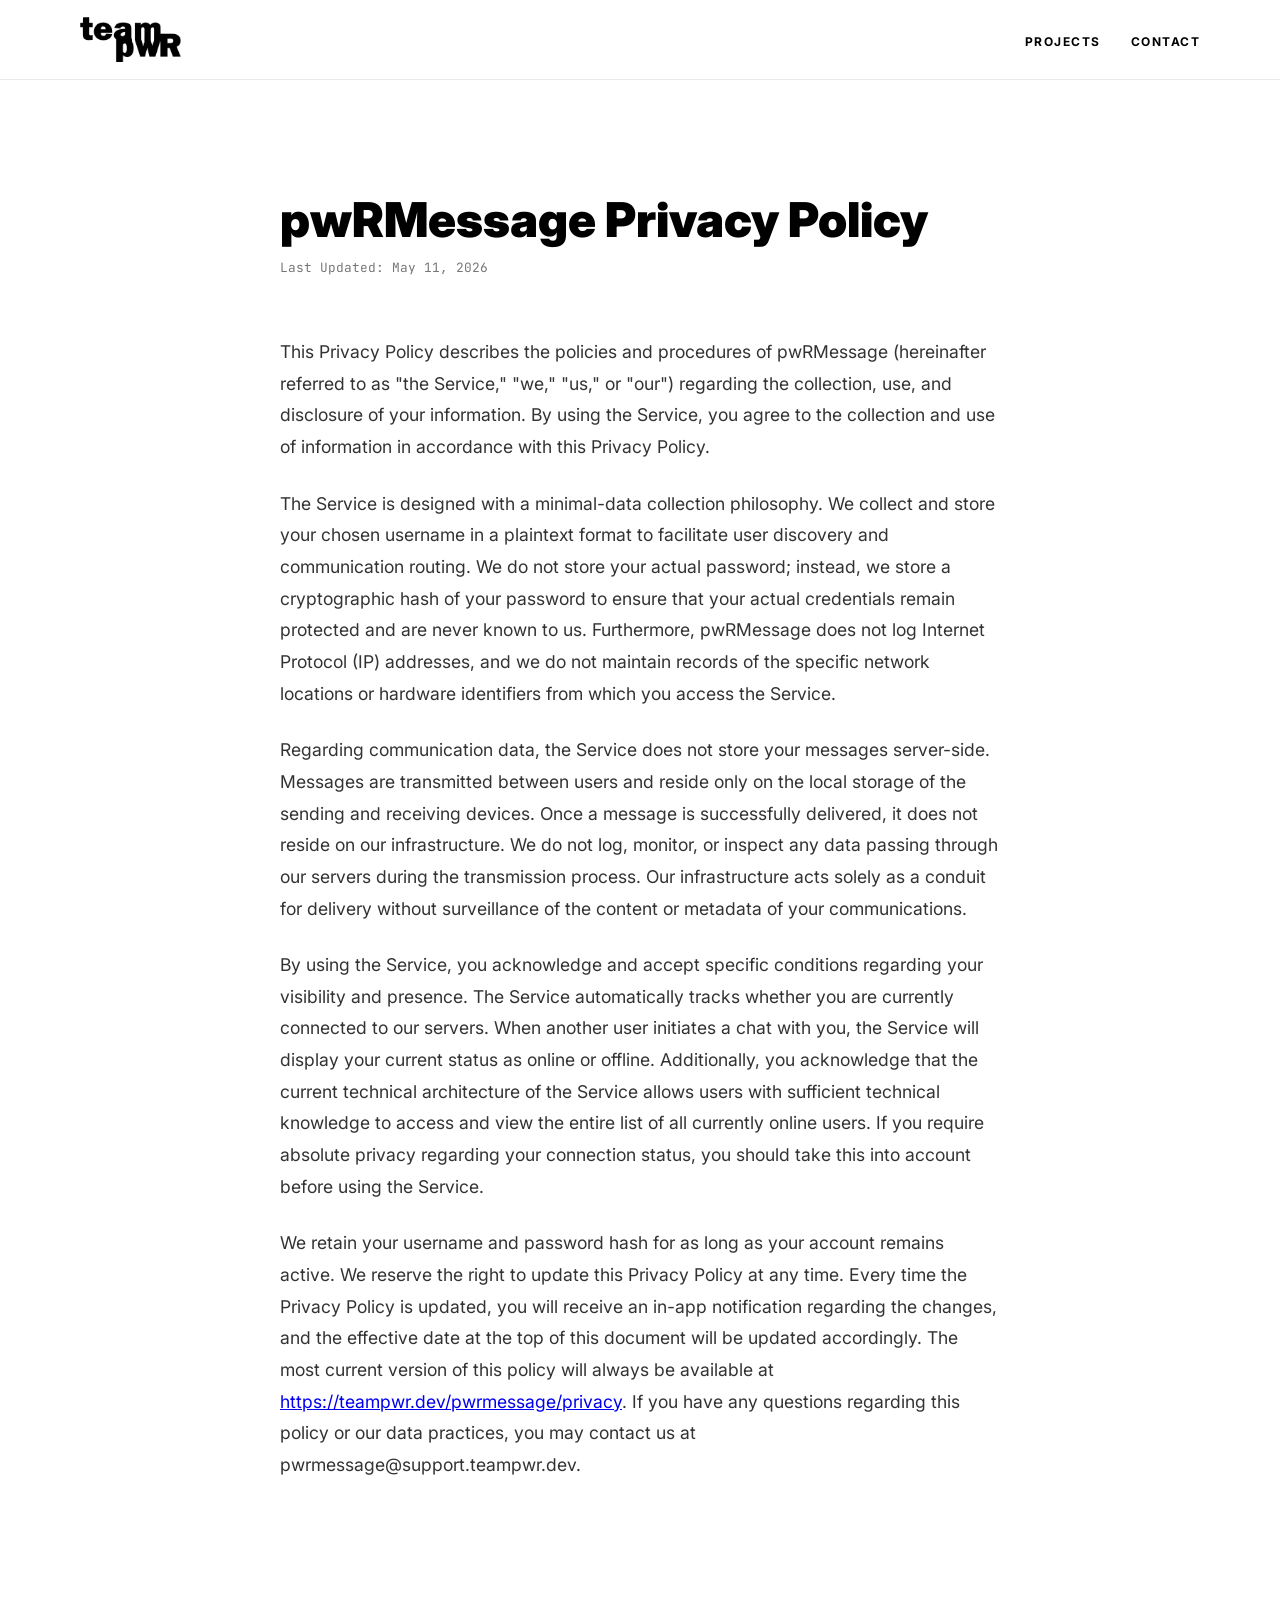
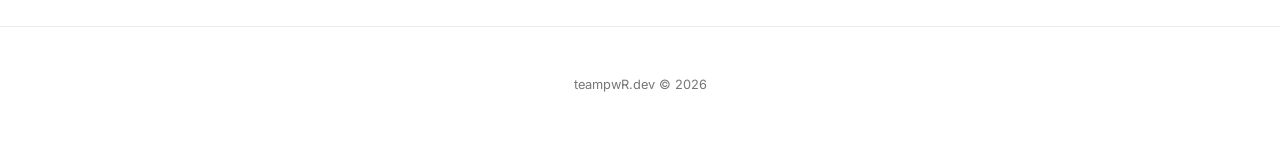
==== pwrmessage/privacy/index.html @ a7187b80 "create website" ====
<!DOCTYPE html>
<html lang="en">

<head>
    <meta charset="UTF-8">
    <meta name="viewport" content="width=device-width, initial-scale=1.0">
    <title>pwRMessage Privacy Policy | teampwR.dev</title>
    <link rel="stylesheet" href="/style.css">
    <link rel="preconnect" href="https://fonts.googleapis.com">
    <link rel="icon" href="//cdn.teampwr.dev/favicon.ico">
    <link href="https://fonts.googleapis.com/css2?family=Inter:wght@400;700;900&family=JetBrains+Mono&display=swap"
        rel="stylesheet">
</head>

<body class="subpage">

    <nav id="navbar" class="navbar visible always-on">
        <div class="nav-container">
            <div class="nav-logo">
                <a href="/"><img src="/logo_dark.png" alt="Logo"></a>
            </div>
            <ul class="nav-links">
                <li><a href="/#projects">Projects</a></li>
                <li><a href="/#contact">Contact</a></li>
            </ul>
        </div>
    </nav>

    <main class="legal-container">
        <section class="content-body">
            <header class="content-header">
                <h1>pwRMessage Privacy Policy</h1>
                <p class="last-updated">Last Updated: May 11, 2026</p>
            </header>

            <article class="prose">
                <p>
                    This Privacy Policy describes the policies and procedures of pwRMessage (hereinafter referred to as
                    "the Service," "we," "us," or "our") regarding the collection, use, and disclosure of your
                    information. By using the Service, you agree to the collection and use of information in accordance
                    with this Privacy Policy.
                </p>
                <p>
                    The Service is designed with a minimal-data collection philosophy. We collect and store your chosen
                    username in a plaintext format to facilitate user discovery and communication routing. We do not
                    store your actual password; instead, we store a cryptographic hash of your password to ensure that
                    your actual credentials remain protected and are never known to us. Furthermore, pwRMessage does not
                    log Internet Protocol (IP) addresses, and we do not maintain records of the specific network
                    locations or hardware identifiers from which you access the Service.
                </p>
                <p>
                    Regarding communication data, the Service does not store your messages server-side. Messages are
                    transmitted between users and reside only on the local storage of the sending and receiving devices.
                    Once a message is successfully delivered, it does not reside on our infrastructure. We do not log,
                    monitor, or inspect any data passing through our servers during the transmission process. Our
                    infrastructure acts solely as a conduit for delivery without surveillance of the content or metadata
                    of your communications.
                </p>
                <p>
                    By using the Service, you acknowledge and accept specific conditions regarding your visibility and
                    presence. The Service automatically tracks whether you are currently connected to our servers. When
                    another user initiates a chat with you, the Service will display your current status as online or
                    offline. Additionally, you acknowledge that the current technical architecture of the Service allows
                    users with sufficient technical knowledge to access and view the entire list of all currently online
                    users. If you require absolute privacy regarding your connection status, you should take this into
                    account before using the Service.
                </p>
                <p>
                    We retain your username and password hash for as long as your account remains active. We reserve the
                    right to update this Privacy Policy at any time. Every time the Privacy Policy is updated, you will
                    receive an in-app notification regarding the changes, and the effective date at the top of this
                    document will be updated accordingly. The most current version of this policy will always be
                    available at <a href="//teampwr.dev/pwrmessage/privacy">https://teampwr.dev/pwrmessage/privacy</a>. If you have any questions regarding this policy
                    or our data practices, you may contact us at pwrmessage@support.teampwr.dev.
                </p>
            </article>
        </section>
    </main>

    <footer>
        <div class="footer-content">
            <span>teampwR.dev &copy; 2026</span>
        </div>
    </footer>

</body>

</html>
---- style.css ----
:root {
    --bg: #ffffff;
    --hero-bg: #fcfcfc;
    --text: #000000;
    --muted: #777777;
    --border: #ebebeb;
}

* {
    margin: 0;
    padding: 0;
    box-sizing: border-box;
}

body {
    background-color: var(--bg);
    color: var(--text);
    font-family: 'Inter', sans-serif;
    -webkit-font-smoothing: antialiased;
}

.hero {
    height: 75vh; 
    display: flex;
    justify-content: center;
    align-items: center;
    background-color: var(--hero-bg);
    border-bottom: 1px solid var(--border);
}

.main-logo {
    width: 420px;
    max-width: 85%;
    height: auto;
}

.navbar {
    position: fixed;
    top: -100px;
    left: 0;
    width: 100%;
    height: 80px;
    background: rgba(255, 255, 255, 0.95);
    backdrop-filter: blur(10px);
    z-index: 1000;
    border-bottom: 1px solid var(--border);
    transition: top 0.3s ease;
}

.navbar.visible { top: 0; }

.nav-container {
    max-width: 1200px;
    margin: 0 auto;
    height: 100%;
    display: flex;
    justify-content: space-between;
    align-items: center;
    padding: 0 40px;
}

.nav-logo img { 
    height: 45px;
    width: auto;
}

.nav-links {
    display: flex;
    gap: 30px;
    list-style: none;
}

.nav-links a {
    text-decoration: none;
    color: var(--text);
    font-weight: 700;
    font-size: 0.75rem;
    text-transform: uppercase;
    letter-spacing: 1.5px;
}

/* Sections */
.section {
    padding: 100px 40px;
    max-width: 1200px;
    margin: 0 auto;
}

.label {
    font-family: 'JetBrains Mono', monospace;
    font-size: 0.75rem;
    text-transform: uppercase;
    color: var(--muted);
    display: block;
    margin-bottom: 40px;
}

.section-header { 
    border-bottom: 1px solid var(--border); 
    margin-bottom: 50px; 
}

.project-grid {
    display: grid;
    grid-template-columns: repeat(auto-fit, minmax(350px, 1fr));
    gap: 25px;
}

.project-card {
    text-decoration: none;
    color: inherit;
    padding: 45px;
    border: 1px solid var(--border);
    transition: transform 0.2s ease, border-color 0.2s ease;
}

.project-card:hover {
    border-color: var(--text);
    transform: translateY(-4px);
    background: #fafafa;
}

.card-top {
    display: flex;
    justify-content: space-between;
    align-items: center;
    margin-bottom: 20px;
}

.project-card h3 { font-size: 1.6rem; font-weight: 900; }

.tag {
    font-family: 'JetBrains Mono', monospace;
    font-size: 0.65rem;
    background: #f0f0f0;
    padding: 5px 10px;
    border-radius: 4px;
    font-weight: 700;
}

.project-card p { color: var(--muted); line-height: 1.6; }

.contact-section {
    text-align: center;
    padding: 150px 40px;
}

.contact-box h2 {
    font-size: 2.2rem;
    font-weight: 900;
    margin-bottom: 30px;
}

.email-link {
    font-size: 1.8rem;
    color: var(--text);
    text-decoration: none;
    font-weight: 400;
    border-bottom: 2px solid var(--text);
    padding-bottom: 5px;
}

.email-link:hover { opacity: 0.5; }

footer {
    padding: 50px;
    text-align: center;
    border-top: 1px solid var(--border);
    color: var(--muted);
    font-size: 0.8rem;
}

@media (max-width: 768px) {
    .main-logo { width: 300px; }
    .email-link { font-size: 1.1rem; }
}

.navbar.always-on {
    top: 0 !important;
    position: sticky;
    background: rgba(255, 255, 255, 1);
}

.subpage {
    background-color: #ffffff;
}

.legal-container {
    max-width: 800px;
    margin: 0 auto;
    padding: 60px 40px 120px 40px;
    min-height: 80vh;
}

.content-header {
    margin-bottom: 60px;
    padding-top: 40px;
}

.content-header h1 {
    font-size: 3rem;
    font-weight: 900;
    margin: 10px 0;
}

.last-updated {
    font-family: 'JetBrains Mono', monospace;
    font-size: 0.8rem;
    color: var(--muted);
}

.prose p {
    font-size: 1.1rem;
    line-height: 1.8;
    color: #333;
    margin-bottom: 25px;
}

.prose h3 {
    font-size: 1.4rem;
    font-weight: 700;
    margin: 40px 0 15px 0;
}

.nav-logo a {
    display: flex;
    align-items: center;
}

@media (max-width: 768px) {
    .content-header h1 {
        font-size: 2.2rem;
    }
    .legal-container {
        padding: 40px 25px;
    }
}

.error-page {
    background-color: #ffffff;
    height: 100vh;
    display: flex;
    flex-direction: column;
}

.error-container {
    flex: 1;
    display: flex;
    justify-content: center;
    align-items: center;
    text-align: center;
    padding: 20px;
}

.big-404 {
    font-size: clamp(8rem, 20vw, 15rem);
    font-weight: 900;
    line-height: 1;
    letter-spacing: -5px;
    margin-bottom: 20px;
    background: linear-gradient(180deg, #000 0%, #444 100%);
    -webkit-background-clip: text;
    -webkit-text-fill-color: transparent;
}

.error-content p {
    font-size: 1.2rem;
    color: var(--muted);
    margin-bottom: 40px;
}

.back-home {
    display: inline-block;
    padding: 15px 35px;
    background-color: var(--text);
    color: #fff;
    text-decoration: none;
    font-weight: 700;
    font-size: 0.9rem;
    text-transform: uppercase;
    letter-spacing: 1px;
    border-radius: 4px;
    transition: opacity 0.2s;
}

.back-home:hover {
    opacity: 0.8;
}

@media (max-width: 768px) {
    .big-404 {
        letter-spacing: -2px;
    }
}
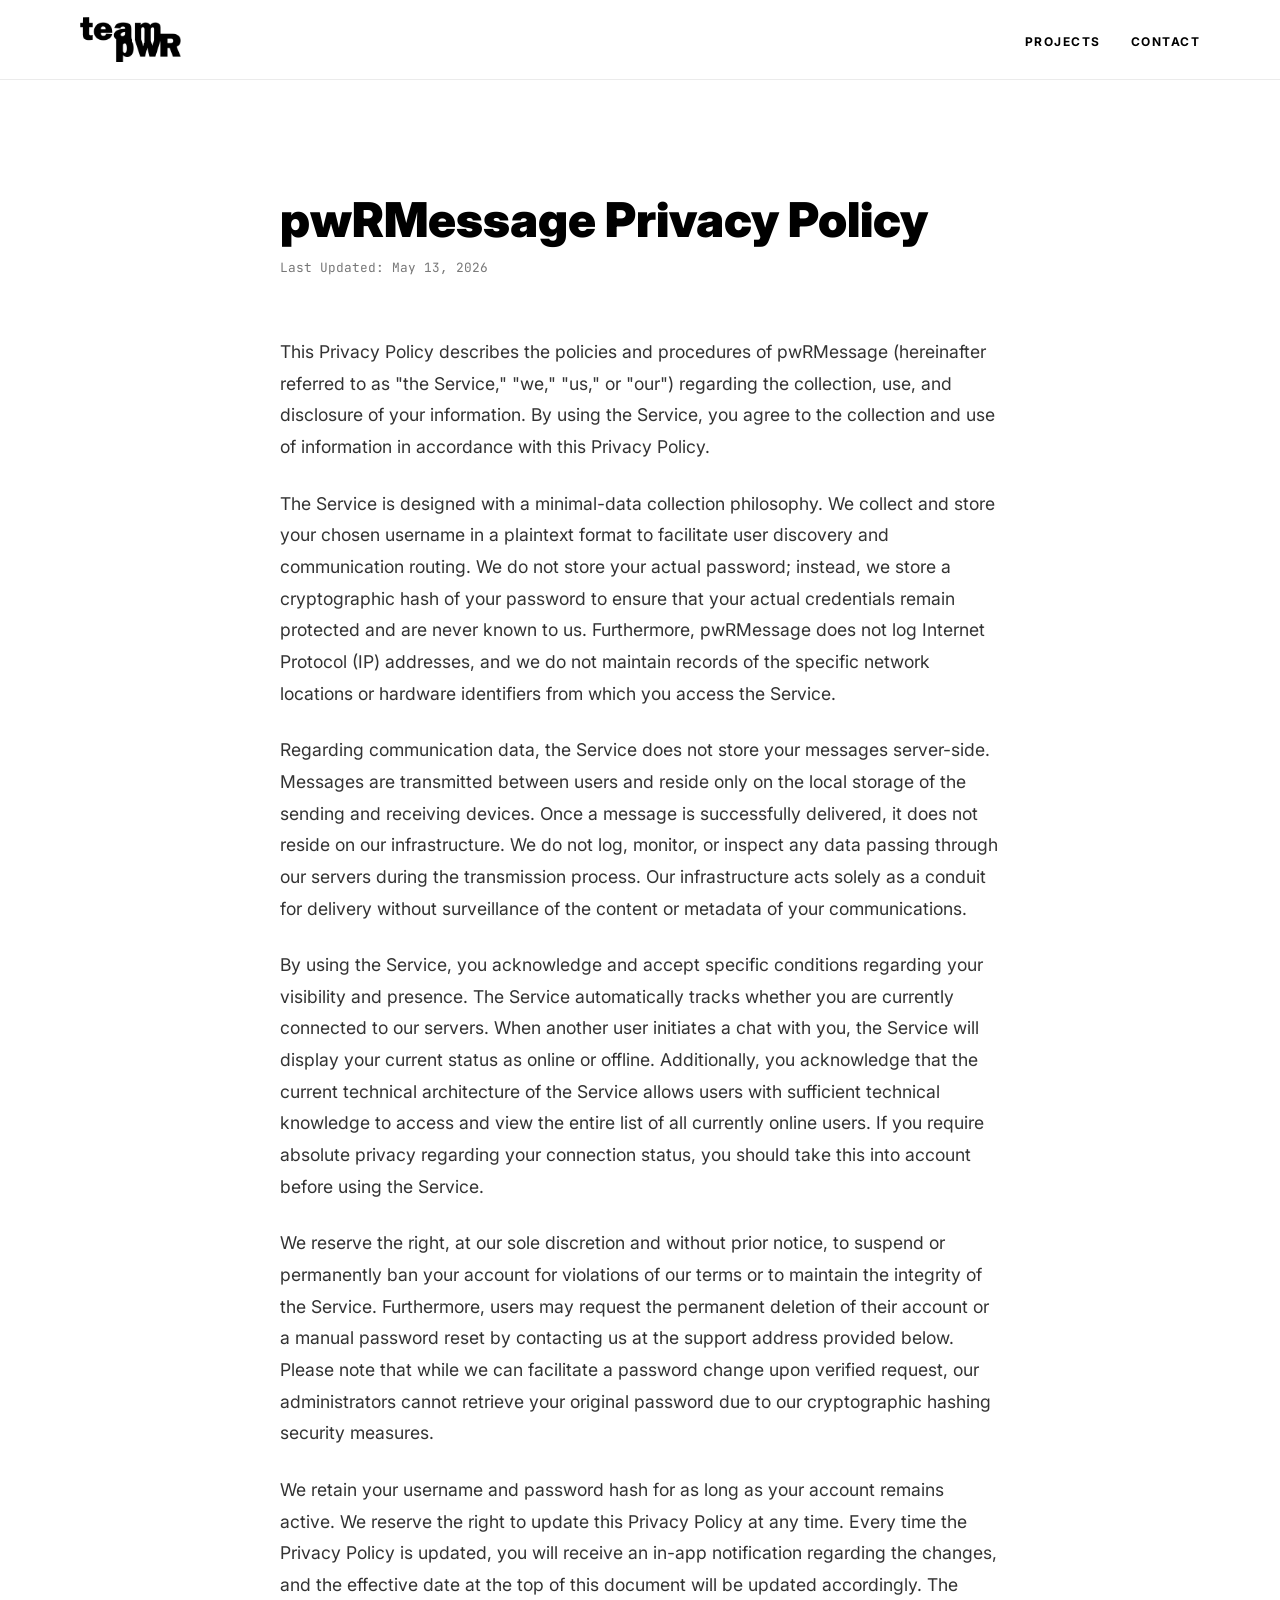
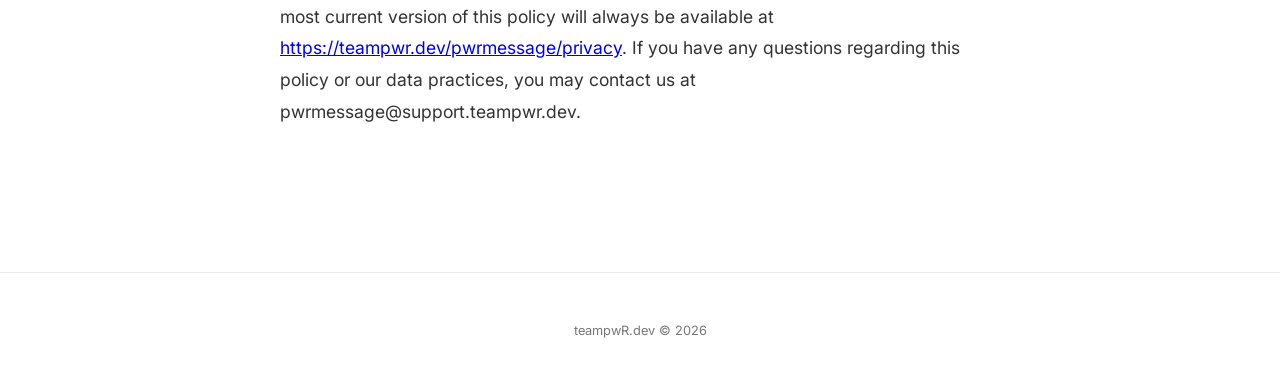
==== commit 661982b9: "update privacy policy and add tos" ====
--- a/pwrmessage/privacy/index.html
+++ b/pwrmessage/privacy/index.html
@@ -30,7 +30,7 @@
         <section class="content-body">
             <header class="content-header">
                 <h1>pwRMessage Privacy Policy</h1>
-                <p class="last-updated">Last Updated: May 11, 2026</p>
+                <p class="last-updated">Last Updated: May 13, 2026</p>
             </header>
 
             <article class="prose">
@@ -66,12 +66,21 @@
                     account before using the Service.
                 </p>
                 <p>
+                    We reserve the right, at our sole discretion and without prior notice, to suspend or permanently ban
+                    your account for violations of our terms or to maintain the integrity of the Service. Furthermore,
+                    users may request the permanent deletion of their account or a manual password reset by contacting
+                    us at the support address provided below. Please note that while we can facilitate a password change
+                    upon verified request, our administrators cannot retrieve your original password due to our
+                    cryptographic hashing security measures.
+                </p>
+                <p>
                     We retain your username and password hash for as long as your account remains active. We reserve the
                     right to update this Privacy Policy at any time. Every time the Privacy Policy is updated, you will
                     receive an in-app notification regarding the changes, and the effective date at the top of this
                     document will be updated accordingly. The most current version of this policy will always be
-                    available at <a href="//teampwr.dev/pwrmessage/privacy">https://teampwr.dev/pwrmessage/privacy</a>. If you have any questions regarding this policy
-                    or our data practices, you may contact us at pwrmessage@support.teampwr.dev.
+                    available at <a href="//teampwr.dev/pwrmessage/privacy">https://teampwr.dev/pwrmessage/privacy</a>.
+                    If you have any questions regarding this policy or our data practices, you may contact us at
+                    pwrmessage@support.teampwr.dev.
                 </p>
             </article>
         </section>
